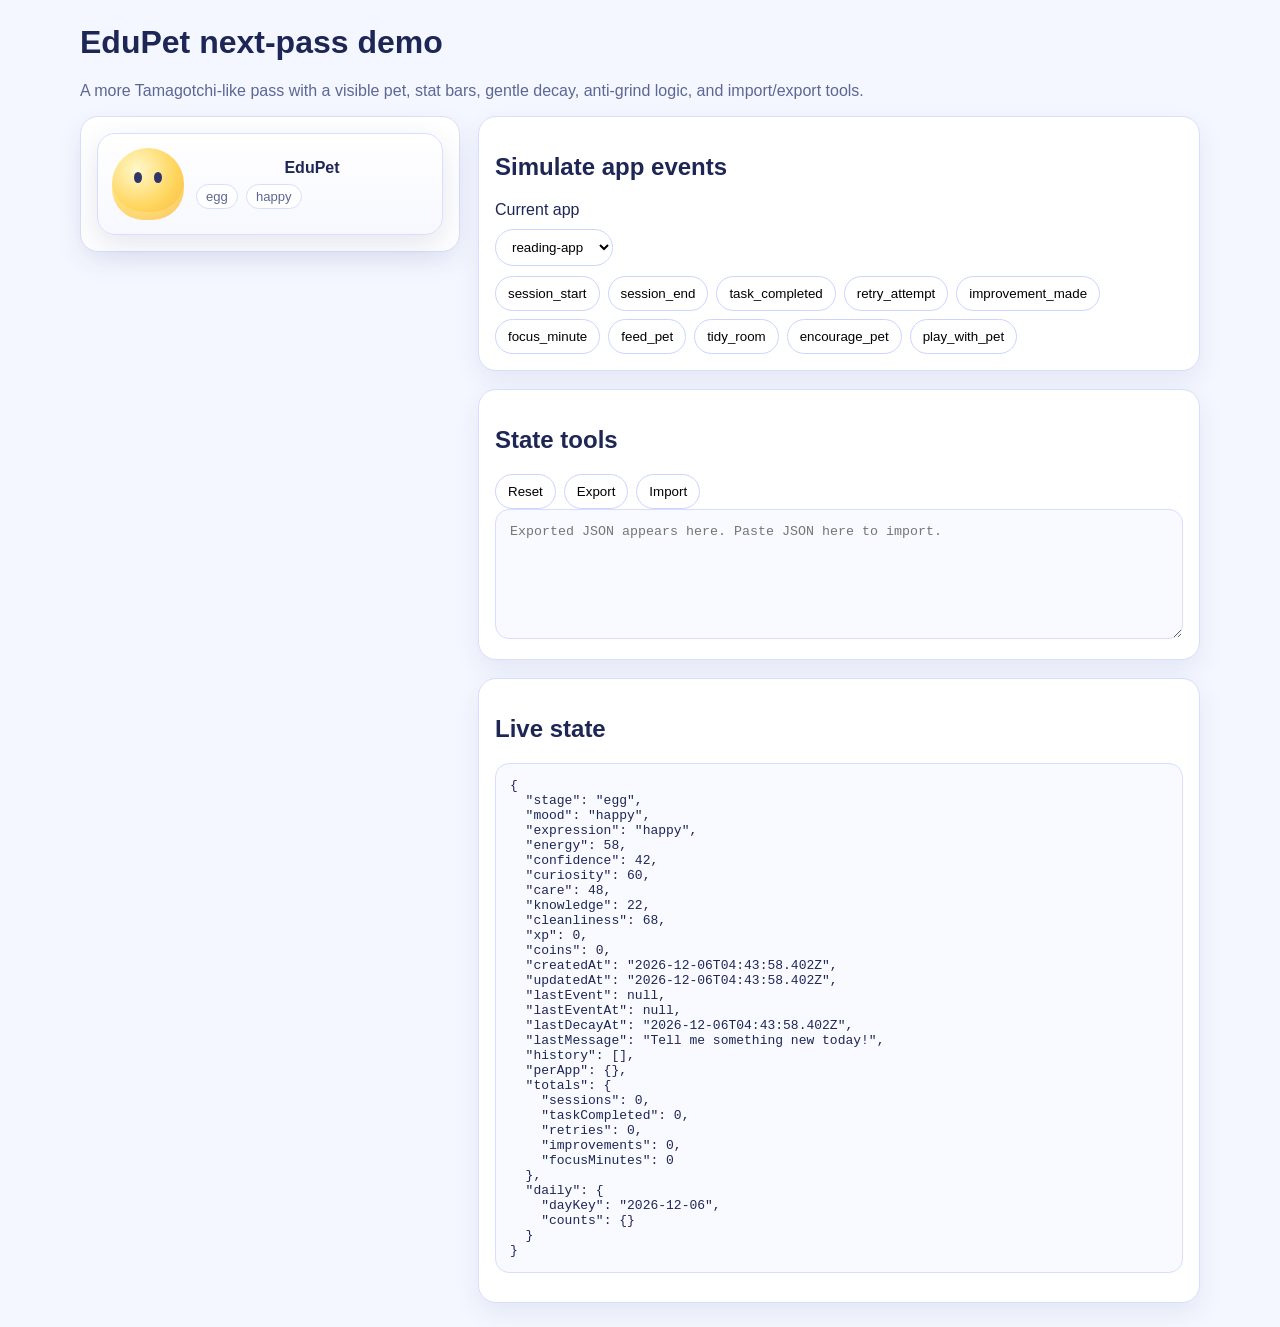
==== shared/edupet-next/demo/index.html @ 96830646 "Add next-pass demo" ====
<!doctype html>
<html lang="en">
  <head>
    <meta charset="UTF-8" />
    <meta name="viewport" content="width=device-width, initial-scale=1.0" />
    <title>EduPet Next Demo</title>
    <link rel="stylesheet" href="../edupet.css" />
    <style>
      body {
        font-family: Arial, sans-serif;
        margin: 24px;
        background: #f4f7ff;
        color: #1e2655;
      }

      main {
        max-width: 1120px;
        margin: 0 auto;
      }

      .hero {
        display: grid;
        grid-template-columns: 380px 1fr;
        gap: 18px;
        align-items: start;
      }

      .card {
        border: 1px solid #d8defd;
        border-radius: 18px;
        background: white;
        padding: 16px;
        box-shadow: 0 10px 26px rgba(43, 57, 119, 0.08);
      }

      .controls {
        display: flex;
        flex-wrap: wrap;
        gap: 8px;
        margin: 10px 0 0;
      }

      .controls button,
      .controls select,
      .stack button {
        border: 1px solid #cbd4ff;
        background: white;
        border-radius: 999px;
        padding: 9px 12px;
        cursor: pointer;
      }

      .stack {
        display: grid;
        gap: 18px;
      }

      textarea, pre {
        width: 100%;
        box-sizing: border-box;
        border: 1px solid #d8defd;
        border-radius: 14px;
        background: #f8faff;
        padding: 14px;
      }

      textarea {
        min-height: 130px;
        font-family: monospace;
      }

      pre {
        min-height: 260px;
        overflow: auto;
        white-space: pre-wrap;
        word-break: break-word;
      }

      .minor {
        color: #5d6794;
      }

      @media (max-width: 900px) {
        .hero {
          grid-template-columns: 1fr;
        }
      }
    </style>
  </head>
  <body>
    <main>
      <h1>EduPet next-pass demo</h1>
      <p class="minor">A more Tamagotchi-like pass with a visible pet, stat bars, gentle decay, anti-grind logic, and import/export tools.</p>

      <div class="hero">
        <section class="card">
          <div id="petMount"></div>
        </section>

        <div class="stack">
          <section class="card">
            <h2>Simulate app events</h2>
            <label for="appSelect">Current app</label>
            <div class="controls">
              <select id="appSelect">
                <option value="reading-app">reading-app</option>
                <option value="spelling-app">spelling-app</option>
                <option value="maths-app">maths-app</option>
                <option value="demo-app">demo-app</option>
              </select>
            </div>
            <div class="controls" id="eventButtons"></div>
          </section>

          <section class="card">
            <h2>State tools</h2>
            <div class="controls">
              <button id="resetState" type="button">Reset</button>
              <button id="exportState" type="button">Export</button>
              <button id="importState" type="button">Import</button>
            </div>
            <textarea id="stateTransfer" placeholder="Exported JSON appears here. Paste JSON here to import."></textarea>
          </section>

          <section class="card">
            <h2>Live state</h2>
            <pre id="stateView"></pre>
          </section>
        </div>
      </div>
    </main>

    <script src="../edupet-config.js"></script>
    <script src="../edupet-storage.js"></script>
    <script src="../edupet-core.js"></script>
    <script src="../edupet-ui.js"></script>
    <script>
      (function () {
        var EVENTS = [
          'session_start',
          'session_end',
          'task_completed',
          'retry_attempt',
          'improvement_made',
          'focus_minute',
          'feed_pet',
          'tidy_room',
          'encourage_pet',
          'play_with_pet'
        ];

        function selectedApp() {
          return document.getElementById('appSelect').value;
        }

        function refreshStateView() {
          document.getElementById('stateView').textContent = JSON.stringify(window.EduPet.getState(), null, 2);
        }

        function setupEventButtons() {
          var wrap = document.getElementById('eventButtons');
          EVENTS.forEach(function (eventName) {
            var btn = document.createElement('button');
            btn.type = 'button';
            btn.textContent = eventName;
            btn.addEventListener('click', function () {
              window.EduPet.recordEvent({
                type: eventName,
                appId: selectedApp(),
                value: 1
              });
            });
            wrap.appendChild(btn);
          });
        }

        window.EduPet.mount(document.getElementById('petMount'));
        setupEventButtons();
        refreshStateView();
        window.EduPet.onChange(refreshStateView);

        document.getElementById('resetState').addEventListener('click', function () {
          window.EduPet.reset();
        });

        document.getElementById('exportState').addEventListener('click', function () {
          document.getElementById('stateTransfer').value = window.EduPet.exportState();
        });

        document.getElementById('importState').addEventListener('click', function () {
          var raw = document.getElementById('stateTransfer').value.trim();
          if (!raw) return;
          if (!window.EduPet.importState(raw)) {
            alert('Import failed. Check the JSON.');
          }
        });
      })();
    </script>
  </body>
</html>
---- shared/edupet-next/edupet.css ----
:root {
  color-scheme: light;
  --edupet-border: #d8defd;
  --edupet-surface: #ffffff;
  --edupet-surface-soft: #f5f7ff;
  --edupet-text: #1e2655;
  --edupet-muted: #5d6794;
  --edupet-accent: #5a6cff;
  --edupet-shadow: 0 14px 40px rgba(44, 58, 120, 0.18);
}

.edupet-widget {
  width: min(360px, 100%);
}

.edupet-mini {
  width: 100%;
  display: grid;
  grid-template-columns: 72px 1fr;
  align-items: center;
  gap: 12px;
  border: 1px solid var(--edupet-border);
  border-radius: 18px;
  background: linear-gradient(180deg, #ffffff 0%, #f7f8ff 100%);
  padding: 14px;
  box-shadow: 0 10px 30px rgba(39, 52, 112, 0.12);
  cursor: pointer;
  color: var(--edupet-text);
}

.edupet-mini-pet {
  width: 72px;
  height: 72px;
  border-radius: 50% 50% 44% 44%;
  background: radial-gradient(circle at 35% 30%, #fff8cb 0%, #ffd65e 55%, #f5b73c 100%);
  position: relative;
  animation: edupet-bob 2.8s ease-in-out infinite;
  box-shadow: inset 0 -8px 0 rgba(255,255,255,0.18);
}

.edupet-mini-pet::before,
.edupet-mini-pet::after {
  content: '';
  position: absolute;
  top: 24px;
  width: 8px;
  height: 11px;
  background: #2f3568;
  border-radius: 50%;
}

.edupet-mini-pet::before { left: 22px; }
.edupet-mini-pet::after { right: 22px; }

.edupet-mini-pet::selection { background: transparent; }

.edupet-mini-pet span { display: none; }

.edupet-mini-text strong {
  display: block;
  font-size: 1rem;
}

.edupet-mini-meta {
  display: flex;
  gap: 8px;
  margin-top: 7px;
  flex-wrap: wrap;
}

.edupet-mini-chip,
.edupet-badge {
  border: 1px solid var(--edupet-border);
  background: #fff;
  color: var(--edupet-muted);
  padding: 4px 9px;
  border-radius: 999px;
  font-size: 0.82rem;
}

.edupet-backdrop {
  position: fixed;
  inset: 0;
  background: rgba(13, 18, 44, 0.42);
  opacity: 0;
  pointer-events: none;
  transition: opacity .18s ease;
  z-index: 30;
}

.edupet-backdrop.is-open {
  opacity: 1;
  pointer-events: auto;
}

.edupet-panel {
  position: fixed;
  left: 50%;
  top: 50%;
  transform: translate(-50%, -48%) scale(0.98);
  width: min(900px, calc(100vw - 24px));
  max-height: calc(100vh - 30px);
  overflow: auto;
  background: var(--edupet-surface);
  border: 1px solid var(--edupet-border);
  border-radius: 24px;
  box-shadow: var(--edupet-shadow);
  padding: 20px;
  opacity: 0;
  pointer-events: none;
  transition: opacity .18s ease, transform .18s ease;
  z-index: 31;
}

.edupet-panel.is-open {
  opacity: 1;
  pointer-events: auto;
  transform: translate(-50%, -50%) scale(1);
}

.edupet-panel-header {
  display: flex;
  align-items: flex-start;
  justify-content: space-between;
  gap: 12px;
  margin-bottom: 16px;
}

.edupet-panel-sub {
  color: var(--edupet-muted);
  margin-top: 4px;
  font-size: 0.92rem;
}

.edupet-close,
.edupet-action {
  border: 1px solid var(--edupet-border);
  background: #fff;
  color: var(--edupet-text);
  border-radius: 999px;
  padding: 8px 14px;
  cursor: pointer;
}

.edupet-close:hover,
.edupet-action:hover,
.edupet-mini:hover {
  border-color: var(--edupet-accent);
}

.edupet-layout {
  display: grid;
  grid-template-columns: 1.1fr .9fr;
  gap: 18px;
}

.edupet-scene,
.edupet-sidebar {
  border: 1px solid var(--edupet-border);
  border-radius: 20px;
  background: var(--edupet-surface-soft);
}

.edupet-scene {
  position: relative;
  padding: 18px;
  min-height: 420px;
  overflow: hidden;
  background: linear-gradient(180deg, #f8fbff 0%, #eff4ff 60%, #edf0ff 100%);
}

.edupet-sky {
  position: absolute;
  inset: 0 0 auto 0;
  height: 54%;
}

.edupet-cloud {
  position: absolute;
  display: block;
  width: 84px;
  height: 32px;
  border-radius: 999px;
  background: rgba(255,255,255,0.85);
  box-shadow: 22px 6px 0 0 rgba(255,255,255,0.75), -18px 8px 0 0 rgba(255,255,255,0.55);
}

.cloud-a { top: 46px; left: 58px; }
.cloud-b { top: 104px; right: 74px; }

.edupet-bubble {
  position: relative;
  z-index: 2;
  max-width: 280px;
  background: #fff;
  color: var(--edupet-text);
  border-radius: 18px;
  padding: 14px 16px;
  box-shadow: 0 10px 20px rgba(34, 43, 94, 0.08);
  border: 1px solid var(--edupet-border);
}

.edupet-bubble::after {
  content: '';
  position: absolute;
  left: 22px;
  bottom: -8px;
  width: 14px;
  height: 14px;
  background: #fff;
  border-right: 1px solid var(--edupet-border);
  border-bottom: 1px solid var(--edupet-border);
  transform: rotate(45deg);
}

.edupet-pet {
  position: absolute;
  left: 50%;
  bottom: 72px;
  width: 220px;
  height: 220px;
  margin-left: -110px;
  border-radius: 50% 50% 44% 44%;
  background: radial-gradient(circle at 36% 28%, #fff8cb 0%, #ffd65e 50%, #f3b53d 100%);
  box-shadow: inset 0 -18px 0 rgba(255,255,255,0.18), 0 18px 30px rgba(31, 42, 100, 0.18);
  animation: edupet-bob 3s ease-in-out infinite;
  z-index: 2;
}

.edupet-pet::before,
.edupet-pet::after {
  content: '';
  position: absolute;
  top: -8px;
  width: 54px;
  height: 54px;
  border-radius: 14px 14px 0 28px;
  background: linear-gradient(180deg, #ffe78a 0%, #f7c84c 100%);
}

.edupet-pet::before {
  left: 34px;
  transform: rotate(-18deg);
}

.edupet-pet::after {
  right: 34px;
  transform: scaleX(-1) rotate(-18deg);
}

.edupet-eyes {
  position: absolute;
  top: 86px;
  left: 50%;
  width: 110px;
  margin-left: -55px;
  display: flex;
  justify-content: space-between;
}

.edupet-eye {
  width: 14px;
  height: 18px;
  background: #2f3568;
  border-radius: 50%;
  animation: edupet-blink 5s infinite;
}

.edupet-beak {
  position: absolute;
  top: 112px;
  left: 50%;
  width: 28px;
  height: 16px;
  margin-left: -14px;
  background: linear-gradient(180deg, #ffb250 0%, #ff8f22 100%);
  clip-path: polygon(50% 100%, 0 0, 100% 0);
}

.edupet-blush {
  position: absolute;
  top: 116px;
  left: 50%;
  width: 128px;
  margin-left: -64px;
  height: 20px;
  opacity: 0.5;
}

.edupet-blush::before,
.edupet-blush::after {
  content: '';
  position: absolute;
  width: 22px;
  height: 12px;
  background: rgba(255, 136, 156, 0.34);
  border-radius: 999px;
}

.edupet-blush::before { left: 6px; }
.edupet-blush::after { right: 6px; }

.edupet-floor {
  position: absolute;
  inset: auto 18px 18px;
  height: 110px;
  border-radius: 24px;
  background: linear-gradient(180deg, #bff0b3 0%, #92db82 100%);
}

.edupet-room-note {
  position: absolute;
  left: 22px;
  bottom: 22px;
  z-index: 2;
  color: var(--edupet-muted);
  font-size: 0.92rem;
}

.edupet-sidebar {
  padding: 18px;
}

.edupet-meta-line {
  color: var(--edupet-text);
  font-weight: 700;
  margin-bottom: 8px;
}

.edupet-badges {
  display: flex;
  flex-wrap: wrap;
  gap: 8px;
  margin: 12px 0 16px;
}

.edupet-stats {
  display: grid;
  gap: 10px;
}

.edupet-stat-top {
  display: flex;
  justify-content: space-between;
  gap: 8px;
  margin-bottom: 4px;
  color: var(--edupet-muted);
  font-size: 0.92rem;
}

.edupet-stat-top strong {
  color: var(--edupet-text);
}

.edupet-stat-bar {
  height: 10px;
  border-radius: 999px;
  background: #e7ebff;
  overflow: hidden;
}

.edupet-stat-fill {
  height: 100%;
  border-radius: 999px;
  background: linear-gradient(90deg, #88a0ff 0%, #5a6cff 100%);
}

.edupet-actions {
  display: flex;
  gap: 10px;
  flex-wrap: wrap;
  margin-top: 18px;
}

.mood-happy .edupet-beak {
  clip-path: polygon(50% 100%, 6% 15%, 94% 15%);
}

.mood-curious .edupet-pet {
  transform: rotate(-2deg);
}

.mood-proud .edupet-pet {
  animation: edupet-bounce 1.4s ease-in-out infinite;
}

.mood-sleepy .edupet-eye {
  height: 5px;
  border-radius: 999px;
  margin-top: 8px;
}

.mood-sleepy .edupet-pet {
  animation: edupet-droop 2.6s ease-in-out infinite;
}

.mood-worried .edupet-pet {
  animation: edupet-wobble 1.8s ease-in-out infinite;
}

.stage-scholar .edupet-pet::before,
.stage-scholar .edupet-pet::after {
  background: linear-gradient(180deg, #e4dbff 0%, #bca7ff 100%);
}

@keyframes edupet-bob {
  0%, 100% { transform: translateY(0); }
  50% { transform: translateY(-6px); }
}

@keyframes edupet-blink {
  0%, 45%, 100% { transform: scaleY(1); }
  48%, 52% { transform: scaleY(0.15); }
}

@keyframes edupet-bounce {
  0%, 100% { transform: translateY(0); }
  35% { transform: translateY(-12px); }
  70% { transform: translateY(-4px); }
}

@keyframes edupet-droop {
  0%, 100% { transform: translateY(0) scaleY(1); }
  50% { transform: translateY(8px) scaleY(0.97); }
}

@keyframes edupet-wobble {
  0%, 100% { transform: rotate(0deg); }
  25% { transform: rotate(-2deg); }
  75% { transform: rotate(2deg); }
}

@media (max-width: 860px) {
  .edupet-layout {
    grid-template-columns: 1fr;
  }

  .edupet-scene {
    min-height: 360px;
  }
}

@media (max-width: 560px) {
  .edupet-panel {
    width: calc(100vw - 14px);
    padding: 14px;
  }

  .edupet-mini {
    grid-template-columns: 62px 1fr;
  }

  .edupet-mini-pet {
    width: 62px;
    height: 62px;
  }

  .edupet-pet {
    width: 180px;
    height: 180px;
    margin-left: -90px;
  }
}
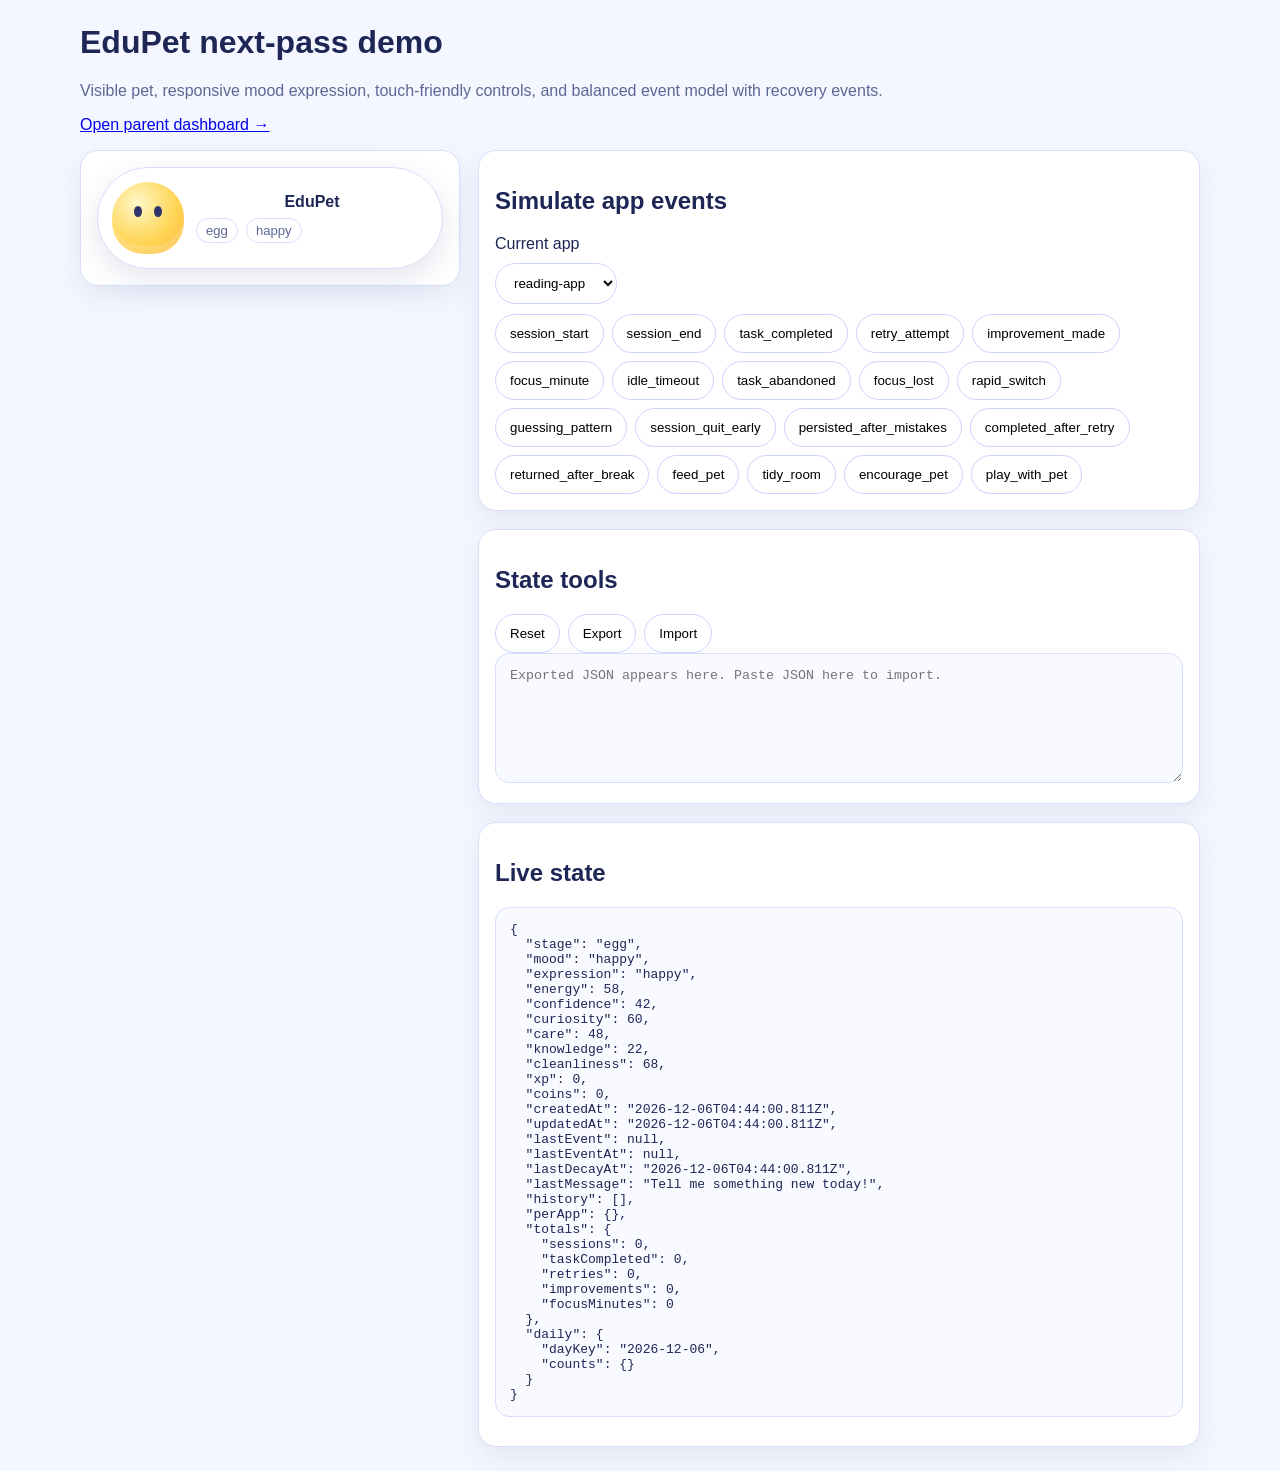
==== commit 48841571: "EduPet: add negative/recovery events, parent dashboard, integration docs, UI enhancements and versio" ====
--- a/shared/edupet-next/demo/index.html
+++ b/shared/edupet-next/demo/index.html
@@ -6,109 +6,45 @@
     <title>EduPet Next Demo</title>
     <link rel="stylesheet" href="../edupet.css" />
     <style>
-      body {
-        font-family: Arial, sans-serif;
-        margin: 24px;
-        background: #f4f7ff;
-        color: #1e2655;
+      body { font-family: Arial, sans-serif; margin: 24px; background: #f4f7ff; color: #1e2655; }
+      main { max-width: 1120px; margin: 0 auto; }
+      .hero { display: grid; grid-template-columns: 380px 1fr; gap: 18px; align-items: start; }
+      .card { border: 1px solid #d8defd; border-radius: 18px; background: white; padding: 16px; box-shadow: 0 10px 26px rgba(43, 57, 119, 0.08); }
+      .controls { display: flex; flex-wrap: wrap; gap: 8px; margin: 10px 0 0; }
+      .controls button, .controls select, .stack button {
+        border: 1px solid #cbd4ff; background: white; border-radius: 999px; padding: 11px 14px; cursor: pointer;
+        transition: transform .12s ease, box-shadow .12s ease, border-color .12s ease, background-color .12s ease;
+        touch-action: manipulation; -webkit-tap-highlight-color: transparent;
       }
-
-      main {
-        max-width: 1120px;
-        margin: 0 auto;
-      }
-
-      .hero {
-        display: grid;
-        grid-template-columns: 380px 1fr;
-        gap: 18px;
-        align-items: start;
-      }
-
-      .card {
-        border: 1px solid #d8defd;
-        border-radius: 18px;
-        background: white;
-        padding: 16px;
-        box-shadow: 0 10px 26px rgba(43, 57, 119, 0.08);
-      }
-
-      .controls {
-        display: flex;
-        flex-wrap: wrap;
-        gap: 8px;
-        margin: 10px 0 0;
-      }
-
-      .controls button,
-      .controls select,
-      .stack button {
-        border: 1px solid #cbd4ff;
-        background: white;
-        border-radius: 999px;
-        padding: 9px 12px;
-        cursor: pointer;
-      }
-
-      .stack {
-        display: grid;
-        gap: 18px;
-      }
-
-      textarea, pre {
-        width: 100%;
-        box-sizing: border-box;
-        border: 1px solid #d8defd;
-        border-radius: 14px;
-        background: #f8faff;
-        padding: 14px;
-      }
-
-      textarea {
-        min-height: 130px;
-        font-family: monospace;
-      }
-
-      pre {
-        min-height: 260px;
-        overflow: auto;
-        white-space: pre-wrap;
-        word-break: break-word;
-      }
-
-      .minor {
-        color: #5d6794;
-      }
-
-      @media (max-width: 900px) {
-        .hero {
-          grid-template-columns: 1fr;
-        }
-      }
+      .controls button:hover, .controls select:hover, .stack button:hover { border-color: #5a6cff; box-shadow: 0 8px 16px rgba(90,108,255,.12); }
+      .controls button:active, .controls select:active, .stack button:active { transform: translateY(1px) scale(.98); background: #eef1ff; }
+      .controls button:focus-visible, .controls select:focus-visible, .stack button:focus-visible { outline: 3px solid rgba(90,108,255,.3); outline-offset: 2px; }
+      .stack { display: grid; gap: 18px; }
+      textarea, pre { width: 100%; box-sizing: border-box; border: 1px solid #d8defd; border-radius: 14px; background: #f8faff; padding: 14px; }
+      textarea { min-height: 130px; font-family: monospace; }
+      pre { min-height: 260px; overflow: auto; white-space: pre-wrap; word-break: break-word; }
+      .minor { color: #5d6794; }
+      .quick-links { margin-top: 10px; }
+      @media (max-width: 900px) { .hero { grid-template-columns: 1fr; } }
     </style>
   </head>
   <body>
     <main>
       <h1>EduPet next-pass demo</h1>
-      <p class="minor">A more Tamagotchi-like pass with a visible pet, stat bars, gentle decay, anti-grind logic, and import/export tools.</p>
+      <p class="minor">Visible pet, responsive mood expression, touch-friendly controls, and balanced event model with recovery events.</p>
+      <p class="minor quick-links"><a href="./parent-dashboard.html">Open parent dashboard →</a></p>
 
       <div class="hero">
-        <section class="card">
-          <div id="petMount"></div>
-        </section>
+        <section class="card"><div id="petMount"></div></section>
 
         <div class="stack">
           <section class="card">
             <h2>Simulate app events</h2>
             <label for="appSelect">Current app</label>
-            <div class="controls">
-              <select id="appSelect">
-                <option value="reading-app">reading-app</option>
-                <option value="spelling-app">spelling-app</option>
-                <option value="maths-app">maths-app</option>
-                <option value="demo-app">demo-app</option>
-              </select>
-            </div>
+            <div class="controls"><select id="appSelect">
+              <option value="reading-app">reading-app</option><option value="spelling-app">spelling-app</option>
+              <option value="maths-app">maths-app</option><option value="demo-app">demo-app</option>
+            </select></div>
             <div class="controls" id="eventButtons"></div>
           </section>
 
@@ -122,10 +58,7 @@
             <textarea id="stateTransfer" placeholder="Exported JSON appears here. Paste JSON here to import."></textarea>
           </section>
 
-          <section class="card">
-            <h2>Live state</h2>
-            <pre id="stateView"></pre>
-          </section>
+          <section class="card"><h2>Live state</h2><pre id="stateView"></pre></section>
         </div>
       </div>
     </main>
@@ -137,25 +70,14 @@
     <script>
       (function () {
         var EVENTS = [
-          'session_start',
-          'session_end',
-          'task_completed',
-          'retry_attempt',
-          'improvement_made',
-          'focus_minute',
-          'feed_pet',
-          'tidy_room',
-          'encourage_pet',
-          'play_with_pet'
+          'session_start','session_end','task_completed','retry_attempt','improvement_made','focus_minute',
+          'idle_timeout','task_abandoned','focus_lost','rapid_switch','guessing_pattern','session_quit_early',
+          'persisted_after_mistakes','completed_after_retry','returned_after_break',
+          'feed_pet','tidy_room','encourage_pet','play_with_pet'
         ];
 
-        function selectedApp() {
-          return document.getElementById('appSelect').value;
-        }
-
-        function refreshStateView() {
-          document.getElementById('stateView').textContent = JSON.stringify(window.EduPet.getState(), null, 2);
-        }
+        function selectedApp() { return document.getElementById('appSelect').value; }
+        function refreshStateView() { document.getElementById('stateView').textContent = JSON.stringify(window.EduPet.getState(), null, 2); }
 
         function setupEventButtons() {
           var wrap = document.getElementById('eventButtons');
@@ -164,11 +86,7 @@
             btn.type = 'button';
             btn.textContent = eventName;
             btn.addEventListener('click', function () {
-              window.EduPet.recordEvent({
-                type: eventName,
-                appId: selectedApp(),
-                value: 1
-              });
+              window.EduPet.recordEvent({ type: eventName, appId: selectedApp(), value: 1 });
             });
             wrap.appendChild(btn);
           });
@@ -179,22 +97,14 @@
         refreshStateView();
         window.EduPet.onChange(refreshStateView);
 
-        document.getElementById('resetState').addEventListener('click', function () {
-          window.EduPet.reset();
-        });
-
-        document.getElementById('exportState').addEventListener('click', function () {
-          document.getElementById('stateTransfer').value = window.EduPet.exportState();
-        });
-
+        document.getElementById('resetState').addEventListener('click', function () { window.EduPet.reset(); });
+        document.getElementById('exportState').addEventListener('click', function () { document.getElementById('stateTransfer').value = window.EduPet.exportState(); });
         document.getElementById('importState').addEventListener('click', function () {
           var raw = document.getElementById('stateTransfer').value.trim();
           if (!raw) return;
-          if (!window.EduPet.importState(raw)) {
-            alert('Import failed. Check the JSON.');
-          }
+          if (!window.EduPet.importState(raw)) alert('Import failed. Check the JSON.');
         });
       })();
     </script>
   </body>
-</html>+</html>
--- a/shared/edupet-next/edupet.css
+++ b/shared/edupet-next/edupet.css
@@ -133,19 +133,42 @@
 }
 
 .edupet-close,
-.edupet-action {
+.edupet-action,
+.edupet-mini {
   border: 1px solid var(--edupet-border);
   background: #fff;
   color: var(--edupet-text);
   border-radius: 999px;
-  padding: 8px 14px;
   cursor: pointer;
+  transition: transform .12s ease, box-shadow .12s ease, border-color .12s ease, background-color .12s ease;
+  touch-action: manipulation;
+  -webkit-tap-highlight-color: transparent;
+}
+
+.edupet-close,
+.edupet-action {
+  padding: 10px 16px;
 }
 
 .edupet-close:hover,
 .edupet-action:hover,
 .edupet-mini:hover {
   border-color: var(--edupet-accent);
+  box-shadow: 0 8px 16px rgba(90, 108, 255, 0.15);
+}
+
+.edupet-close:active,
+.edupet-action:active,
+.edupet-mini:active {
+  transform: translateY(1px) scale(0.98);
+  background: #eef1ff;
+}
+
+.edupet-close:focus-visible,
+.edupet-action:focus-visible,
+.edupet-mini:focus-visible {
+  outline: 3px solid rgba(90, 108, 255, 0.35);
+  outline-offset: 2px;
 }
 
 .edupet-layout {
@@ -300,6 +323,48 @@
 .edupet-blush::before { left: 6px; }
 .edupet-blush::after { right: 6px; }
 
+
+.edupet-pet-variant {
+  position: absolute;
+  inset: 0;
+  pointer-events: none;
+}
+
+.edupet-mouth {
+  position: absolute;
+  left: 50%;
+  top: 136px;
+  width: 44px;
+  height: 20px;
+  margin-left: -22px;
+  border-bottom: 4px solid #2f3568;
+  border-radius: 0 0 24px 24px;
+}
+
+.edupet-effect {
+  position: absolute;
+  opacity: 0;
+}
+
+.edupet-effect.sparkle {
+  left: 50%;
+  top: 52px;
+  width: 10px;
+  height: 10px;
+  margin-left: -5px;
+  border-radius: 50%;
+  box-shadow: -42px 28px 0 #fff8d4, 40px 16px 0 #fff1a3, 0 -14px 0 #fff;
+}
+
+.edupet-effect.sweat {
+  right: 56px;
+  top: 74px;
+  width: 10px;
+  height: 16px;
+  border-radius: 80% 80% 95% 95%;
+  background: linear-gradient(180deg, #a7ddff 0%, #72bdf4 100%);
+}
+
 .edupet-floor {
   position: absolute;
   inset: auto 18px 18px;
@@ -372,34 +437,81 @@
   margin-top: 18px;
 }
 
-.mood-happy .edupet-beak {
-  clip-path: polygon(50% 100%, 6% 15%, 94% 15%);
-}
-
-.mood-curious .edupet-pet {
-  transform: rotate(-2deg);
-}
-
-.mood-proud .edupet-pet {
+
+.edupet-pet.mood-happy .edupet-beak,
+.edupet-mini-pet.mood-happy {
+  filter: saturate(1.05);
+}
+
+.edupet-pet.mood-happy .edupet-mouth {
+  border-bottom-width: 4px;
+}
+
+.edupet-pet.mood-curious,
+.edupet-mini-pet.mood-curious {
+  transform: rotate(-3deg);
+}
+
+.edupet-pet.mood-curious .edupet-eye:first-child {
+  transform: scale(1.25);
+}
+
+.edupet-pet.mood-proud,
+.edupet-mini-pet.mood-proud {
   animation: edupet-bounce 1.4s ease-in-out infinite;
 }
 
-.mood-sleepy .edupet-eye {
+.edupet-pet.mood-proud .edupet-effect.sparkle {
+  opacity: 0.95;
+  animation: edupet-sparkle 1.6s ease-in-out infinite;
+}
+
+.edupet-pet.mood-sleepy .edupet-eye,
+.edupet-mini-pet.mood-sleepy::before,
+.edupet-mini-pet.mood-sleepy::after {
   height: 5px;
   border-radius: 999px;
   margin-top: 8px;
 }
 
-.mood-sleepy .edupet-pet {
+.edupet-pet.mood-sleepy,
+.edupet-mini-pet.mood-sleepy {
   animation: edupet-droop 2.6s ease-in-out infinite;
 }
 
-.mood-worried .edupet-pet {
+.edupet-pet.mood-sleepy .edupet-mouth {
+  border-bottom: 0;
+  border-top: 4px solid #2f3568;
+  border-radius: 22px 22px 0 0;
+  top: 142px;
+}
+
+.edupet-pet.mood-worried,
+.edupet-mini-pet.mood-worried {
   animation: edupet-wobble 1.8s ease-in-out infinite;
 }
 
-.stage-scholar .edupet-pet::before,
-.stage-scholar .edupet-pet::after {
+.edupet-pet.mood-worried .edupet-effect.sweat {
+  opacity: 0.95;
+  animation: edupet-sweat 1.4s ease-in-out infinite;
+}
+
+.edupet-pet.mood-worried .edupet-mouth {
+  border-bottom: 0;
+  border-top: 4px solid #2f3568;
+  border-radius: 22px 22px 0 0;
+}
+
+.edupet-scene.is-reacting .edupet-pet {
+  animation: edupet-react-pop .45s ease;
+}
+
+.edupet-scene.is-reacting .edupet-bubble {
+  animation: edupet-react-bubble .55s ease;
+}
+
+.edupet-pet.stage-scholar::before,
+.edupet-pet.stage-scholar::after {
   background: linear-gradient(180deg, #e4dbff 0%, #bca7ff 100%);
 }
 
@@ -428,6 +540,29 @@
   0%, 100% { transform: rotate(0deg); }
   25% { transform: rotate(-2deg); }
   75% { transform: rotate(2deg); }
+}
+
+@keyframes edupet-sparkle {
+  0%, 100% { transform: scale(0.7); opacity: 0.3; }
+  50% { transform: scale(1.3); opacity: 1; }
+}
+
+@keyframes edupet-sweat {
+  0% { transform: translateY(0); opacity: 0; }
+  30% { opacity: 1; }
+  100% { transform: translateY(10px); opacity: 0; }
+}
+
+@keyframes edupet-react-pop {
+  0% { transform: scale(1); }
+  35% { transform: scale(1.03); }
+  100% { transform: scale(1); }
+}
+
+@keyframes edupet-react-bubble {
+  0% { transform: translateY(0); }
+  50% { transform: translateY(-3px); }
+  100% { transform: translateY(0); }
 }
 
 @media (max-width: 860px) {
